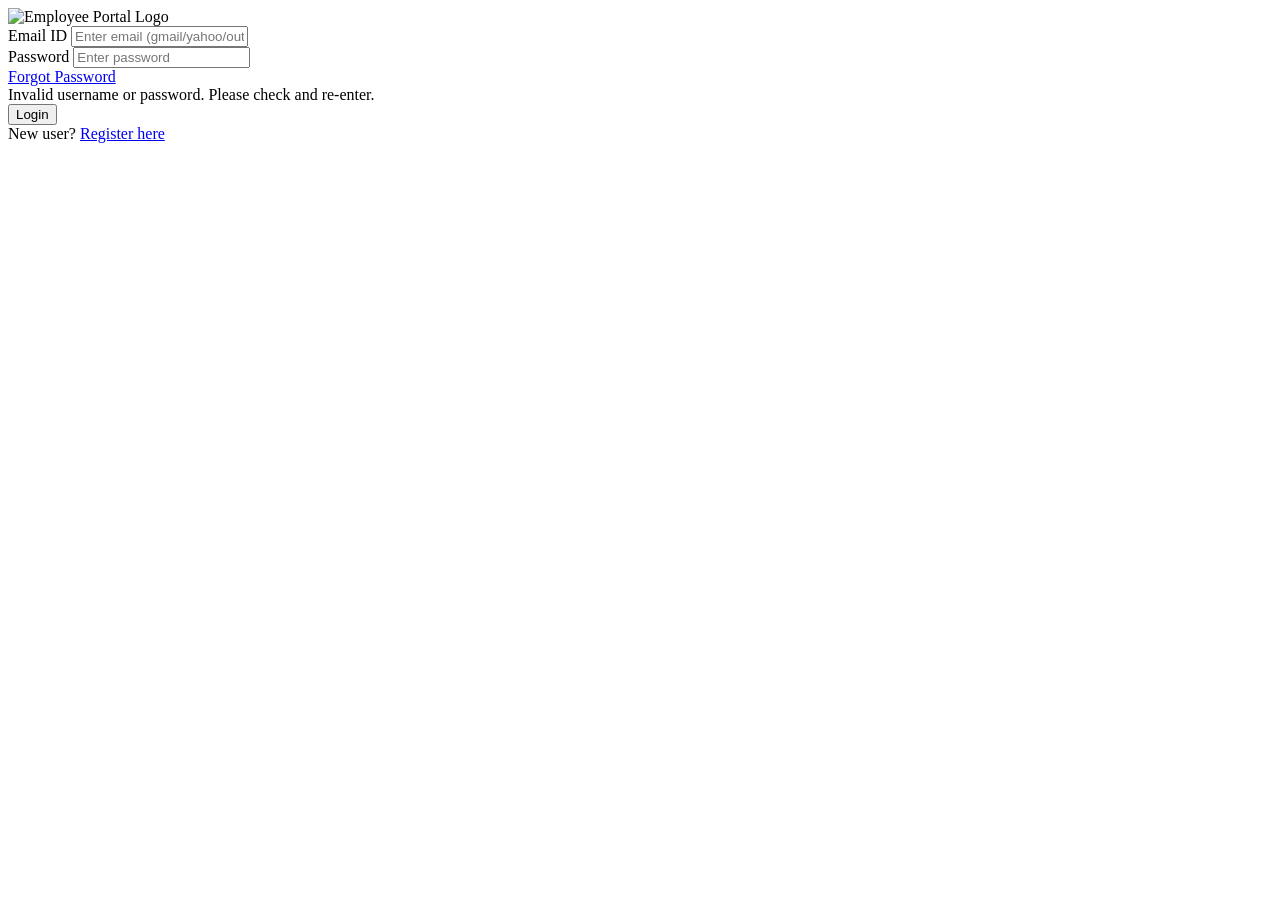
==== index.html @ cf63c1c2 "Add files via upload" ====
<!DOCTYPE html> 
<html lang="en"> 

<head> 
    <meta charset="UTF-8"> 
    <meta name="viewport" content="width=device-width, initial-scale=1.0"> 
    <meta name="description" content="Employee Portal - Login to access the employee management system"> 
    <title>Employee Portal - Login</title> 
    <link rel="stylesheet" href="css/common.css"> 
    <link rel="stylesheet" href="css/login.css"> 
</head> 

<body> 
    <div class="page-wrapper"> 
        <div class="header-bar"></div> 

        <div class="login-container"> 
            <div class="login-card"> 
                <img src="images/logo.png" alt="Employee Portal Logo" class="login-logo" id="login-logo"> 

                <div class="form-group"> 
                    <label for="email-id">Email ID</label> 
                    <input type="email" class="form-input" id="email-id" placeholder="Enter email (gmail/yahoo/outlook)" autocomplete="email"> 
                    <div class="error-message" id="email-error"></div> 
                </div> 

                <div class="form-group"> 
                    <label for="password">Password</label> 
                    <input type="password" class="form-input" id="password" placeholder="Enter password" autocomplete="current-password"> 
                    <div class="error-message" id="password-error"></div> 
                </div> 

                <a href="pages/forgot-password.html" class="forgot-link" id="forgot-password-link">Forgot Password</a> 

                <div class="error-message" id="login-error">Invalid username or password. Please check and re-enter.</div> 

                <button class="btn btn-primary login-btn" id="login-btn">Login</button> 

                <div class="register-link-container"> 
                    <span>New user? </span> 
                    <a href="pages/register.html" class="register-link">Register here</a> 
                </div> 
            </div> 
        </div> 
    </div> 
    <script src="js/common.js?v=2"></script> 
    <script src="js/login.js?v=2"></script> 
</body> 
</html>
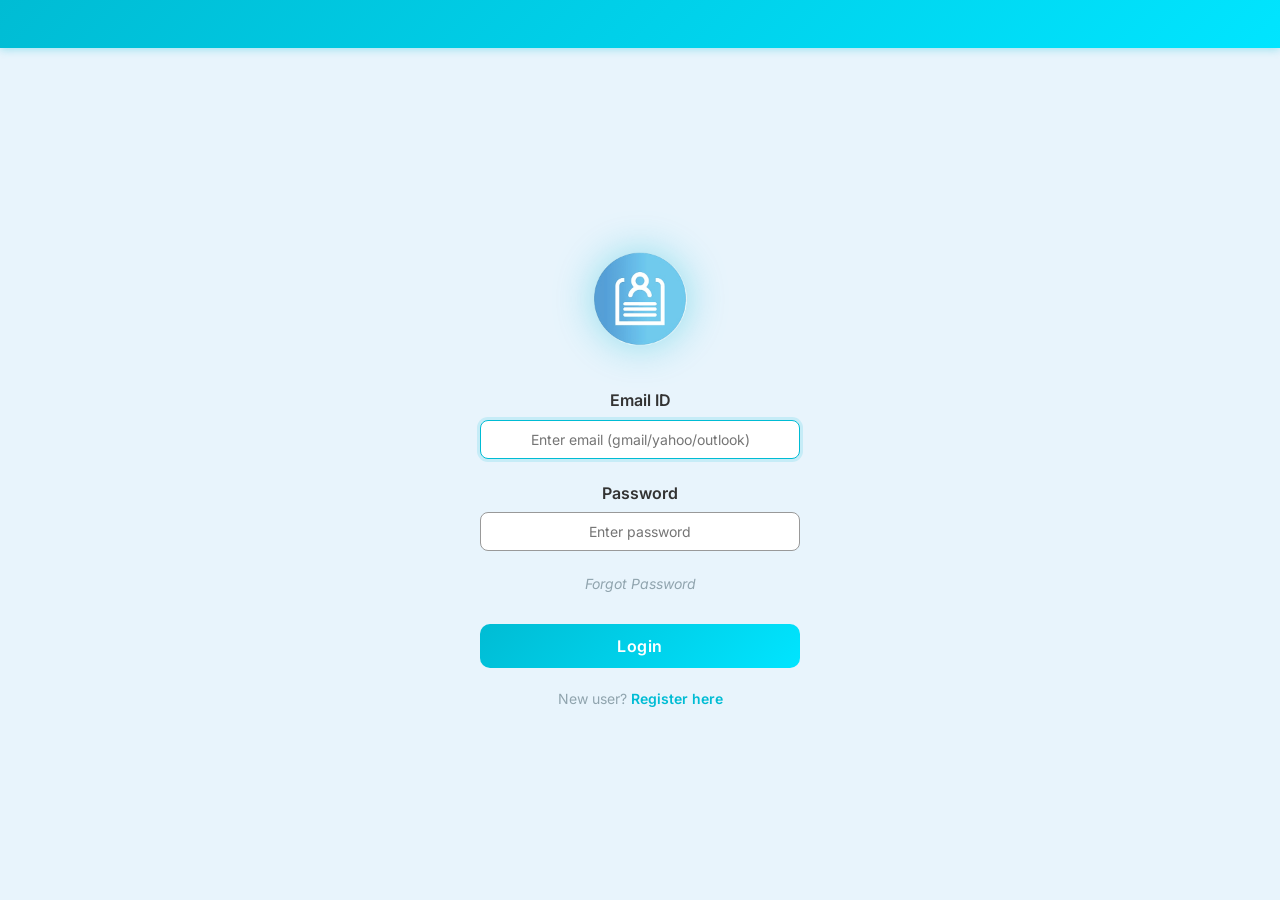
==== commit 688a1afa: "Restructure files into css/, data/, images/, pages/, src/ directories" ====
--- a/index.html
+++ b/index.html
@@ -43,7 +43,7 @@
             </div> 
         </div> 
     </div> 
-    <script src="js/common.js?v=2"></script> 
-    <script src="js/login.js?v=2"></script> 
+    <script src="src/common.js?v=2"></script> 
+    <script src="src/login.js?v=2"></script> 
 </body> 
 </html>
--- a/css/common.css
+++ b/css/common.css
@@ -0,0 +1,269 @@
+/* ===== Google Font ===== */ 
+@import url('https://fonts.googleapis.com/css2?family=Inter:wght@400;500;600;700&d isplay=swap'); 
+ 
+/* ===== CSS Reset & Base ===== */ 
+*, 
+*::before, 
+*::after { 
+   margin: 0; 
+   padding: 0; 
+   box-sizing: border-box; 
+} 
+ 
+html, body { 
+   height: 100%; 
+   font-family: 'Inter', sans-serif; 
+   background-color: #e8f4fc; 
+   color: #333; 
+   line-height: 1.6; 
+} 
+ 
+/* ===== Header Bar ===== */ 
+.header-bar { 
+   width: 100%; 
+   height: 48px; 
+   background: linear-gradient(135deg, #00bcd4, #00e5ff); 
+   display: flex; 
+   align-items: center; 
+   justify-content: space-between; 
+   padding: 0 16px; 
+   box-shadow: 0 2px 8px rgba(0, 188, 212, 0.3); 
+   position: relative; 
+   z-index: 10; 
+} 
+ 
+.header-bar .left-group { 
+   display: flex; 
+   align-items: center; 
+   gap: 8px; 
+} 
+ 
+.header-bar .right-group { 
+   display: flex; 
+   align-items: center; 
+   gap: 10px; 
+} 
+ 
+/* ===== Button Base ===== */ 
+.btn { 
+   display: inline-flex; 
+   align-items: center; 
+   justify-content: center; 
+   padding: 8px 22px; 
+   font-family: 'Inter', sans-serif; 
+   font-size: 14px; 
+   font-weight: 500; 
+   border: 1.5px solid #b0bec5; 
+   border-radius: 8px; 
+   background: #ffffff; 
+   color: #333; 
+   cursor: pointer; 
+   transition: all 0.2s ease; 
+   user-select: none; 
+} 
+ 
+.btn:hover { 
+   background: #f0f0f0; 
+   border-color: #90a4ae; 
+   box-shadow: 0 2px 6px rgba(0, 0, 0, 0.08); 
+} 
+ 
+.btn:active { 
+   transform: scale(0.97); 
+} 
+ 
+.btn-primary { 
+   background: linear-gradient(135deg, #00bcd4, #00e5ff); 
+   color: #fff; 
+   border: none; 
+} 
+ 
+.btn-primary:hover { 
+   background: linear-gradient(135deg, #00acc1, #00d4e8); 
+   box-shadow: 0 4px 12px rgba(0, 188, 212, 0.35); 
+} 
+ 
+.btn-icon { 
+   padding: 6px 12px; 
+   font-size: 18px; 
+   background: transparent; 
+   border: none; 
+   color: #fff; 
+   cursor: pointer; 
+   transition: transform 0.2s ease; 
+} 
+ 
+.btn-icon:hover { 
+   transform: scale(1.15); 
+} 
+ 
+/* ===== Form Fields ===== */ 
+.form-group { 
+   display: flex; 
+   flex-direction: column; 
+   gap: 6px; 
+   margin-bottom: 20px; 
+} 
+ 
+.form-group.horizontal { 
+   flex-direction: row; 
+   align-items: center; 
+   gap: 16px; 
+} 
+ 
+.form-group label { 
+   font-size: 15px; 
+   font-weight: 600; 
+   color: #444; 
+   min-width: 150px; 
+} 
+ 
+.form-input { 
+   padding: 10px 14px; 
+   font-family: 'Inter', sans-serif; 
+   font-size: 14px; 
+   border: 1.5px solid #999; 
+   border-radius: 8px; 
+   background: #fff; 
+   color: #333; 
+   outline: none; 
+   transition: border-color 0.25s ease, box-shadow 0.25s ease; 
+   width: 100%; 
+   max-width: 320px; 
+} 
+ 
+.form-input:focus { 
+   border-color: #00bcd4; 
+   box-shadow: 0 0 0 3px rgba(0, 188, 212, 0.15); 
+} 
+ 
+.form-select { 
+   padding: 10px 14px; 
+   font-family: 'Inter', sans-serif; 
+   font-size: 14px; 
+   border: 1.5px solid #999; 
+   border-radius: 8px; 
+   background: #fff; 
+   color: #333; 
+   outline: none; 
+   cursor: pointer; 
+   transition: border-color 0.25s ease, box-shadow 0.25s ease; 
+   width: 100%; 
+   max-width: 320px; 
+   appearance: none; 
+   -webkit-appearance: none; 
+   background-repeat: no-repeat; 
+   background-position: right 12px center; 
+} 
+ 
+.form-select:focus { 
+   border-color: #00bcd4; 
+   box-shadow: 0 0 0 3px rgba(0, 188, 212, 0.15); 
+} 
+ 
+/* ===== Toast Notification ===== */ 
+.toast-container { 
+   position: fixed; 
+   bottom: 30px; 
+   left: 50%; 
+   transform: translateX(-50%); 
+   z-index: 9999; 
+   pointer-events: none; 
+} 
+ 
+.toast { 
+   background: linear-gradient(135deg, #00bcd4, #00acc1); 
+   color: #fff; 
+   padding: 14px 28px; 
+   border-radius: 10px; 
+   font-size: 14px; 
+   font-weight: 500; 
+   box-shadow: 0 8px 24px rgba(0, 188, 212, 0.35); 
+   opacity: 0; 
+   transform: translateY(20px); 
+   transition: all 0.4s cubic-bezier(0.22, 1, 0.36, 1); 
+   pointer-events: auto; 
+} 
+ 
+.toast.show { 
+   opacity: 1; 
+   transform: translateY(0); 
+} 
+ 
+.toast.error { 
+   background: linear-gradient(135deg, #ef5350, #e53935); 
+   box-shadow: 0 8px 24px rgba(239, 83, 80, 0.35); 
+} 
+ 
+/* ===== Error Message ===== */ 
+.error-message { 
+   color: #e53935; 
+   font-size: 13px; 
+   font-weight: 500; 
+   margin-top: 4px; 
+   display: none; 
+   animation: shakeIn 0.4s ease; 
+} 
+ 
+.error-message.visible { 
+   display: block; 
+} 
+ 
+@keyframes shakeIn { 
+   0%, 100% { transform: translateX(0); } 
+   20% { transform: translateX(-6px); } 
+   40% { transform: translateX(6px); } 
+   60% { transform: translateX(-4px); } 
+   80% { transform: translateX(4px); } 
+} 
+ 
+/* ===== Link Styles ===== */ 
+.link { 
+   color: #78909c; 
+   font-size: 14px; 
+   text-decoration: none; 
+   cursor: pointer; 
+   transition: color 0.2s ease; 
+} 
+ 
+.link:hover { 
+   color: #00bcd4; 
+   text-decoration: underline; 
+} 
+ 
+/* ===== Utility ===== */ 
+.page-wrapper { 
+   min-height: 100vh; 
+   display: flex; 
+   flex-direction: column; 
+} 
+ 
+.content-area { 
+   flex: 1; 
+   padding: 30px 40px; 
+} 
+ 
+/* ===== Footer Bar ===== */ 
+.footer-bar { 
+   width: 100%; 
+   height: 40px; 
+   background: linear-gradient(135deg, #00bcd4, #00e5ff); 
+   box-shadow: 0 -2px 8px rgba(0, 188, 212, 0.3); 
+} 
+ 
+/* ===== Fade In Animation ===== */ 
+@keyframes fadeInUp { 
+   from { 
+       opacity: 0; 
+       transform: translateY(20px); 
+   } 
+   to { 
+       opacity: 1; 
+       transform: translateY(0); 
+   } 
+} 
+ 
+.fade-in { 
+   animation: fadeInUp 0.5s ease forwards; 
+} 
+ 
--- a/css/login.css
+++ b/css/login.css
@@ -0,0 +1,93 @@
+.login-container { 
+   flex: 1; 
+   display: flex; 
+   align-items: center; 
+   justify-content: center; 
+   padding: 40px 20px; 
+} 
+ 
+.login-card { 
+   padding: 50px 60px; 
+   text-align: center; 
+   animation: fadeInUp 0.6s ease forwards; 
+   width: 100%; 
+   max-width: 440px; 
+} 
+ 
+.login-logo { 
+   width: 120px; 
+   height: 120px; 
+   margin: 0 auto 30px auto; 
+   display: block; 
+   filter: drop-shadow(0 0 20px rgba(0, 188, 212, 0.4)); 
+   transition: filter 0.3s ease; 
+} 
+ 
+.login-logo:hover { 
+   filter: drop-shadow(0 0 30px rgba(0, 188, 212, 0.6)); 
+} 
+ 
+.login-card .form-group { 
+   align-items: center; 
+   margin-bottom: 22px; 
+} 
+ 
+.login-card .form-group label { 
+   font-size: 16px; 
+   font-weight: 600; 
+   color: #333; 
+   text-align: center; 
+} 
+ 
+.login-card .form-input { 
+   max-width: 100%; 
+   text-align: center; 
+} 
+ 
+.login-card .forgot-link { 
+   display: block; 
+   margin-top: 6px; 
+   margin-bottom: 28px; 
+   color: #90a4ae; 
+   font-size: 14px; 
+   font-style: italic; 
+   text-decoration: none; 
+   transition: color 0.2s ease; 
+} 
+ 
+.login-card .forgot-link:hover { 
+   color: #00bcd4; 
+   text-decoration: underline; 
+} 
+ 
+.login-card .error-message { 
+   text-align: center; 
+   margin-bottom: 12px; 
+} 
+ 
+.login-btn { 
+   width: 100%; 
+   padding: 12px; 
+   font-size: 16px; 
+   font-weight: 600; 
+   border-radius: 10px; 
+   letter-spacing: 0.5px; 
+} 
+ 
+.register-link-container { 
+   margin-top: 20px; 
+   font-size: 14px; 
+   color: #90a4ae; 
+} 
+ 
+.register-link { 
+   color: #00bcd4; 
+   text-decoration: none; 
+   font-weight: 600; 
+   transition: color 0.2s ease; 
+} 
+ 
+.register-link:hover { 
+   color: #0097a7; 
+   text-decoration: underline; 
+} 
